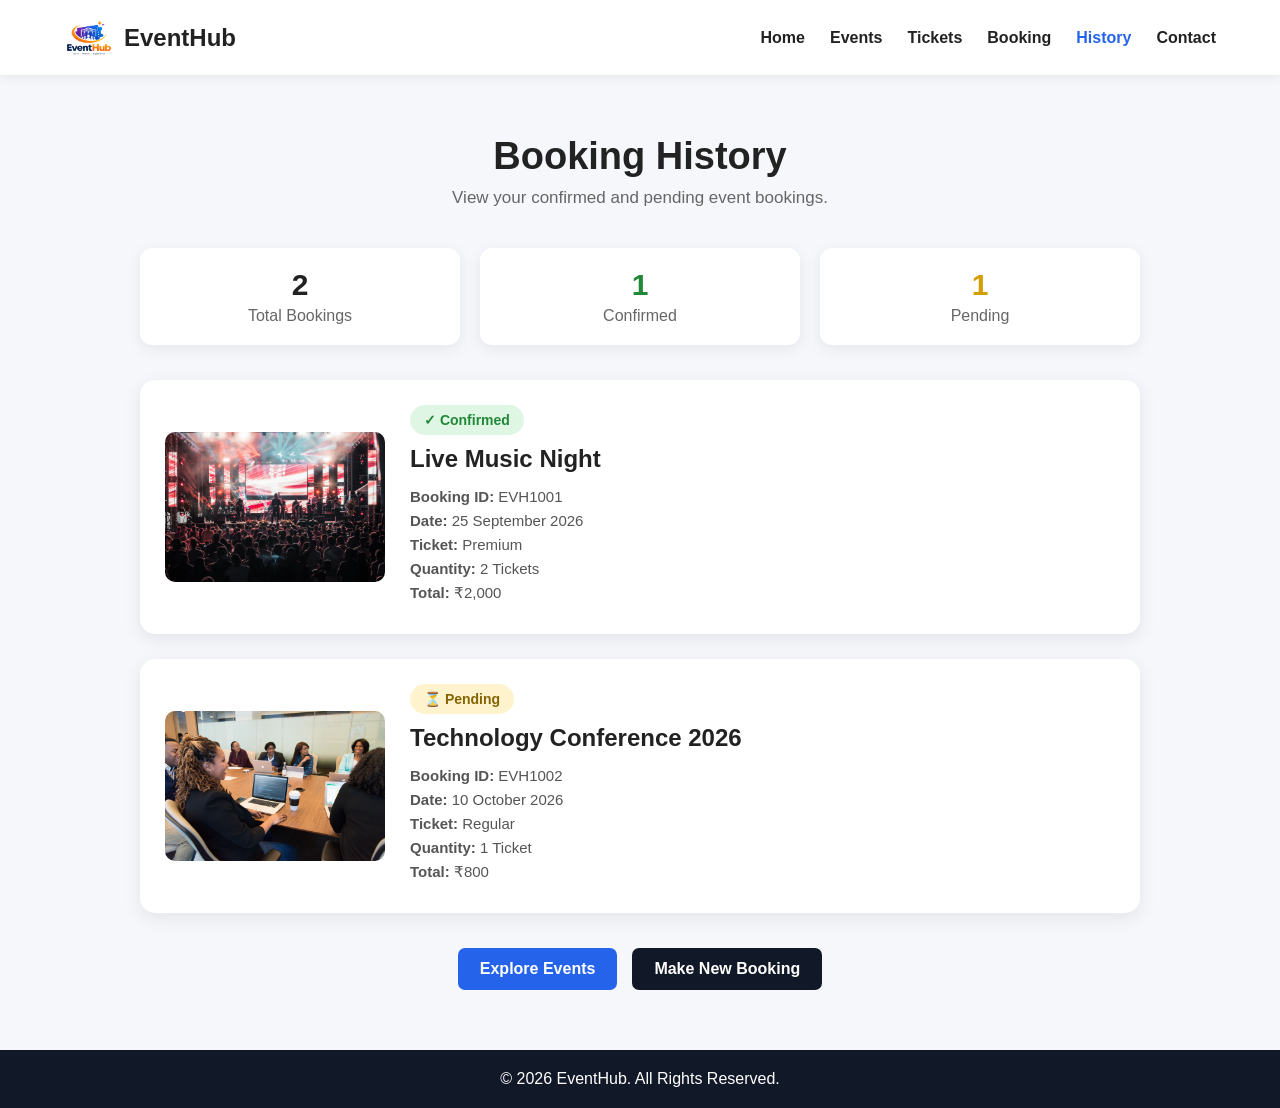
==== booking-history.html @ 36c05bbc "[Vishal]add : booking.html , booking.css , ticket.css , images , tickets.html , booking-history.html" ====
<!DOCTYPE html>
<html lang="en">
<head>
    <meta charset="UTF-8">
    <meta name="viewport" content="width=device-width, initial-scale=1.0">

    <title>Booking History - EventHub</title>

    <link rel="stylesheet" href="css/booking-history.css">
</head>

<body>

    <!-- Navigation Bar -->
    <header>
        <div class="navbar">

            <div class="logo">
                <img src="images/common/logo.jpg" alt="EventHub Logo">
                <span>EventHub</span>
            </div>

            <nav>
                <a href="index.html">Home</a>
                <a href="events.html">Events</a>
                <a href="tickets.html">Tickets</a>
                <a href="booking.html">Booking</a>
                <a href="booking-history.html" class="active">History</a>
                <a href="contact.html">Contact</a>
            </nav>

        </div>
    </header>


    <!-- Booking History Section -->
    <main class="history-section">

        <div class="history-container">

            <h1>Booking History</h1>

            <p class="subtitle">
                View your confirmed and pending event bookings.
            </p>


            <!-- Booking Summary -->
            <div class="summary">

                <div class="summary-box">
                    <h3>2</h3>
                    <p>Total Bookings</p>
                </div>

                <div class="summary-box confirmed-box">
                    <h3>1</h3>
                    <p>Confirmed</p>
                </div>

                <div class="summary-box pending-box">
                    <h3>1</h3>
                    <p>Pending</p>
                </div>

            </div>


            <!-- Confirmed Booking -->
            <div class="booking-card">

                <div class="event-details">

                    <div class="event-image">
                        <img src="images/events/live-music.jpg"
                             alt="Live Music Night">
                    </div>

                    <div class="details">

                        <span class="status confirmed">
                            ✓ Confirmed
                        </span>

                        <h2>Live Music Night</h2>

                        <p>
                            <strong>Booking ID:</strong>
                            EVH1001
                        </p>

                        <p>
                            <strong>Date:</strong>
                            25 September 2026
                        </p>

                        <p>
                            <strong>Ticket:</strong>
                            Premium
                        </p>

                        <p>
                            <strong>Quantity:</strong>
                            2 Tickets
                        </p>

                        <p>
                            <strong>Total:</strong>
                            ₹2,000
                        </p>

                    </div>

                </div>

            </div>


            <!-- Pending Booking -->
            <div class="booking-card">

                <div class="event-details">

                    <div class="event-image">
                        <img src="images/events/tech-conference.jpg"
                             alt="Technology Conference">
                    </div>

                    <div class="details">

                        <span class="status pending">
                            ⏳ Pending
                        </span>

                        <h2>Technology Conference 2026</h2>

                        <p>
                            <strong>Booking ID:</strong>
                            EVH1002
                        </p>

                        <p>
                            <strong>Date:</strong>
                            10 October 2026
                        </p>

                        <p>
                            <strong>Ticket:</strong>
                            Regular
                        </p>

                        <p>
                            <strong>Quantity:</strong>
                            1 Ticket
                        </p>

                        <p>
                            <strong>Total:</strong>
                            ₹800
                        </p>

                    </div>

                </div>

            </div>


            <!-- Back Buttons -->
            <div class="history-buttons">

                <a href="events.html" class="events-btn">
                    Explore Events
                </a>

                <a href="booking.html" class="booking-btn">
                    Make New Booking
                </a>

            </div>

        </div>

    </main>


    <!-- Footer -->
    <footer>
        <p>© 2026 EventHub. All Rights Reserved.</p>
    </footer>

</body>
</html>
---- css/booking-history.css ----
/* =========================
   BASIC RESET
========================= */

* {
    margin: 0;
    padding: 0;
    box-sizing: border-box;
}

body {
    font-family: Arial, Helvetica, sans-serif;
    background: #f5f7fb;
    color: #222;
}


/* =========================
   NAVIGATION BAR
========================= */

header {
    background: white;
    box-shadow: 0 2px 10px rgba(0, 0, 0, 0.08);
}

.navbar {
    width: 90%;
    max-width: 1200px;
    margin: auto;

    min-height: 75px;

    display: flex;
    align-items: center;
    justify-content: space-between;
}


/* Logo */

.logo {
    display: flex;
    align-items: center;
    gap: 10px;

    font-size: 24px;
    font-weight: bold;
}

.logo img {
    width: 50px;
    height: 50px;

    object-fit: contain;
}


/* Navigation */

nav {
    display: flex;
    align-items: center;
    gap: 25px;
}

nav a {
    text-decoration: none;
    color: #222;

    font-size: 16px;
    font-weight: 600;

    padding: 8px 0;

    transition: 0.3s;
}

nav a:hover {
    color: #2563eb;
}

nav a.active {
    color: #2563eb;
}


/* =========================
   HISTORY SECTION
========================= */

.history-section {
    min-height: calc(100vh - 140px);

    padding: 60px 20px;
}

.history-container {
    width: 90%;
    max-width: 1000px;
    margin: auto;
}


/* Heading */

.history-container h1 {
    text-align: center;

    font-size: 38px;
    margin-bottom: 10px;
}

.subtitle {
    text-align: center;

    color: #666;

    font-size: 17px;

    margin-bottom: 40px;
}


/* =========================
   SUMMARY
========================= */

.summary {
    display: grid;

    grid-template-columns: repeat(3, 1fr);

    gap: 20px;

    margin-bottom: 35px;
}

.summary-box {
    background: white;

    padding: 20px;

    text-align: center;

    border-radius: 12px;

    box-shadow: 0 4px 15px rgba(0, 0, 0, 0.07);
}

.summary-box h3 {
    font-size: 30px;

    margin-bottom: 5px;
}

.summary-box p {
    color: #666;
}

.confirmed-box h3 {
    color: #218838;
}

.pending-box h3 {
    color: #d39e00;
}


/* =========================
   BOOKING CARD
========================= */

.booking-card {
    background: white;

    border-radius: 15px;

    padding: 25px;

    margin-bottom: 25px;

    box-shadow: 0 5px 18px rgba(0, 0, 0, 0.08);

    transition: 0.3s;
}

.booking-card:hover {
    transform: translateY(-3px);

    box-shadow: 0 8px 22px rgba(0, 0, 0, 0.12);
}


/* Event details */

.event-details {
    display: flex;

    gap: 25px;

    align-items: center;
}


/* Event image */

.event-image {
    width: 220px;
    height: 150px;

    flex-shrink: 0;

    overflow: hidden;

    border-radius: 10px;
}

.event-image img {
    width: 100%;
    height: 100%;

    object-fit: cover;
}


/* Details */

.details {
    flex: 1;
}

.details h2 {
    font-size: 24px;

    margin: 10px 0 15px;
}

.details p {
    color: #555;

    margin: 7px 0;

    font-size: 15px;
}


/* =========================
   STATUS
========================= */

.status {
    display: inline-block;

    padding: 7px 14px;

    border-radius: 20px;

    font-size: 14px;

    font-weight: bold;
}

.confirmed {
    background: #dff6e5;

    color: #218838;
}

.pending {
    background: #fff3cd;

    color: #856404;
}


/* =========================
   BUTTONS
========================= */

.history-buttons {
    display: flex;

    justify-content: center;

    gap: 15px;

    margin-top: 35px;
}

.history-buttons a {
    text-decoration: none;

    padding: 12px 22px;

    border-radius: 7px;

    font-weight: bold;

    transition: 0.3s;
}

.events-btn {
    background: #2563eb;

    color: white;
}

.events-btn:hover {
    background: #1d4ed8;
}

.booking-btn {
    background: #111827;

    color: white;
}

.booking-btn:hover {
    background: #374151;
}


/* =========================
   FOOTER
========================= */

footer {
    background: #111827;

    color: white;

    text-align: center;

    padding: 20px;
}

footer p {
    margin: 0;
}


/* =========================
   RESPONSIVE DESIGN
========================= */

@media (max-width: 800px) {

    .navbar {
        flex-direction: column;

        padding: 15px 0;

        gap: 15px;
    }

    nav {
        flex-wrap: wrap;

        justify-content: center;

        gap: 15px;
    }

    .summary {
        grid-template-columns: 1fr;
    }

    .event-details {
        flex-direction: column;

        align-items: flex-start;
    }

    .event-image {
        width: 100%;

        height: 200px;
    }

    .history-buttons {
        flex-direction: column;
    }

    .history-buttons a {
        text-align: center;
    }
}


@media (max-width: 500px) {

    .history-section {
        padding: 40px 10px;
    }

    .history-container {
        width: 95%;
    }

    .history-container h1 {
        font-size: 30px;
    }

    nav {
        gap: 10px;
    }

    nav a {
        font-size: 14px;
    }

    .booking-card {
        padding: 18px;
    }
}
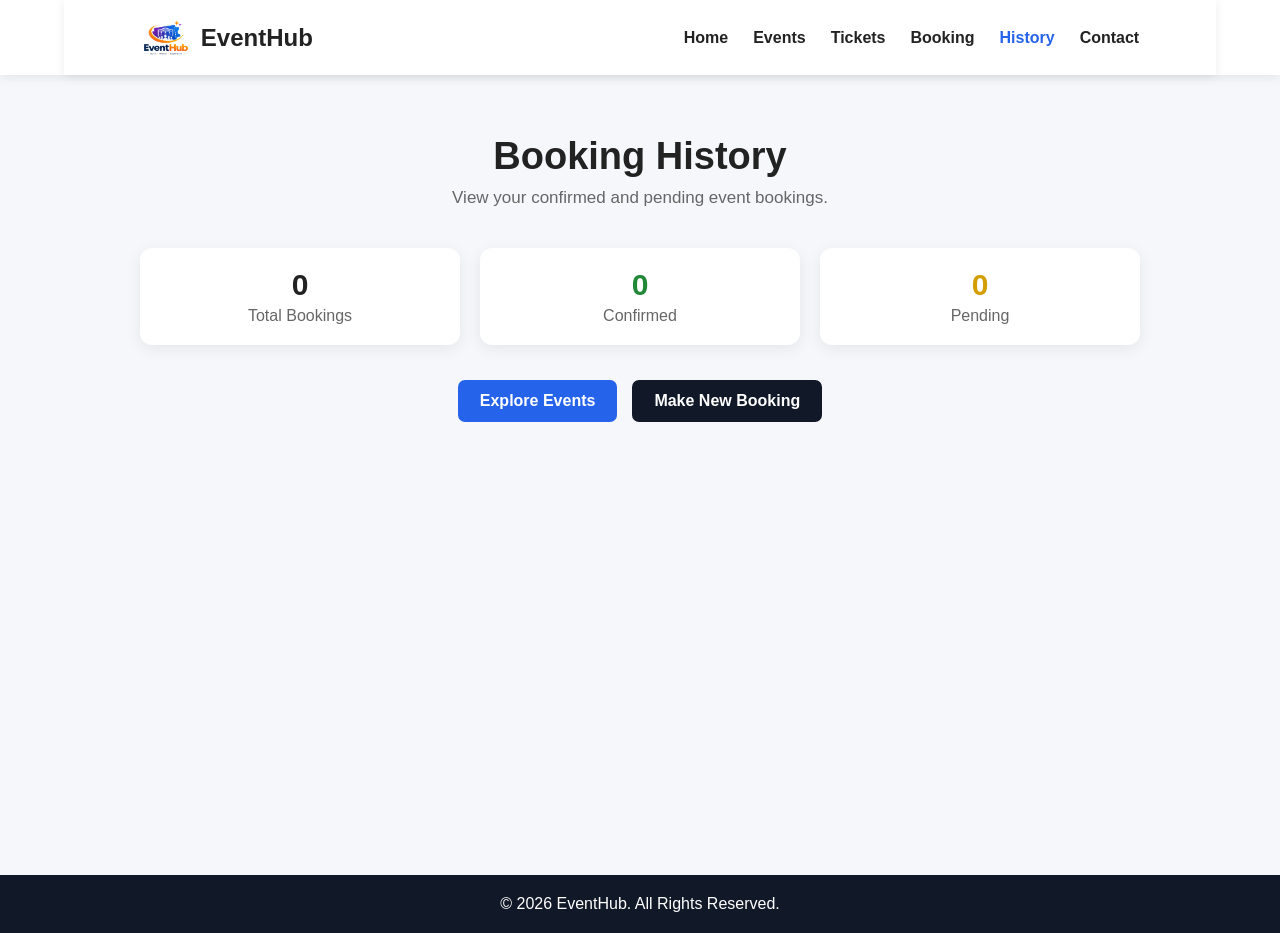
==== commit ff0e4962: "[Vishal]add : updated events.html , event-detail.html , updated css" ====
--- a/booking-history.html
+++ b/booking-history.html
@@ -1,3 +1,4 @@
+
 <!DOCTYPE html>
 <html lang="en">
 <head>
@@ -6,6 +7,7 @@
 
     <title>Booking History - EventHub</title>
 
+    <link rel="stylesheet" href="css/common.css">
     <link rel="stylesheet" href="css/booking-history.css">
 </head>
 
@@ -45,125 +47,31 @@
             </p>
 
 
-            <!-- Booking Summary -->
+            <!-- Dynamic Booking Summary -->
+
             <div class="summary">
 
                 <div class="summary-box">
-                    <h3>2</h3>
+                    <h3 id="totalBookings">0</h3>
                     <p>Total Bookings</p>
                 </div>
 
                 <div class="summary-box confirmed-box">
-                    <h3>1</h3>
+                    <h3 id="confirmedBookings">0</h3>
                     <p>Confirmed</p>
                 </div>
 
                 <div class="summary-box pending-box">
-                    <h3>1</h3>
+                    <h3 id="pendingBookings">0</h3>
                     <p>Pending</p>
                 </div>
 
             </div>
 
 
-            <!-- Confirmed Booking -->
-            <div class="booking-card">
+            <!-- Dynamic Booking List -->
 
-                <div class="event-details">
-
-                    <div class="event-image">
-                        <img src="images/events/live-music.jpg"
-                             alt="Live Music Night">
-                    </div>
-
-                    <div class="details">
-
-                        <span class="status confirmed">
-                            ✓ Confirmed
-                        </span>
-
-                        <h2>Live Music Night</h2>
-
-                        <p>
-                            <strong>Booking ID:</strong>
-                            EVH1001
-                        </p>
-
-                        <p>
-                            <strong>Date:</strong>
-                            25 September 2026
-                        </p>
-
-                        <p>
-                            <strong>Ticket:</strong>
-                            Premium
-                        </p>
-
-                        <p>
-                            <strong>Quantity:</strong>
-                            2 Tickets
-                        </p>
-
-                        <p>
-                            <strong>Total:</strong>
-                            ₹2,000
-                        </p>
-
-                    </div>
-
-                </div>
-
-            </div>
-
-
-            <!-- Pending Booking -->
-            <div class="booking-card">
-
-                <div class="event-details">
-
-                    <div class="event-image">
-                        <img src="images/events/tech-conference.jpg"
-                             alt="Technology Conference">
-                    </div>
-
-                    <div class="details">
-
-                        <span class="status pending">
-                            ⏳ Pending
-                        </span>
-
-                        <h2>Technology Conference 2026</h2>
-
-                        <p>
-                            <strong>Booking ID:</strong>
-                            EVH1002
-                        </p>
-
-                        <p>
-                            <strong>Date:</strong>
-                            10 October 2026
-                        </p>
-
-                        <p>
-                            <strong>Ticket:</strong>
-                            Regular
-                        </p>
-
-                        <p>
-                            <strong>Quantity:</strong>
-                            1 Ticket
-                        </p>
-
-                        <p>
-                            <strong>Total:</strong>
-                            ₹800
-                        </p>
-
-                    </div>
-
-                </div>
-
-            </div>
+            <div id="bookingList"></div>
 
 
             <!-- Back Buttons -->
@@ -189,5 +97,9 @@
         <p>© 2026 EventHub. All Rights Reserved.</p>
     </footer>
 
+
+    <!-- JavaScript -->
+    <script src="js/booking-history.js"></script>
+
 </body>
-</html>+</html>
--- a/css/common.css
+++ b/css/common.css
@@ -0,0 +1,82 @@
+* {
+    margin: 0;
+    padding: 0;
+    box-sizing: border-box;
+}
+
+body {
+    font-family: Arial, Helvetica, sans-serif;
+    color: #222;
+    background: white;
+}
+
+.navbar {
+    min-height: 70px;
+    padding: 10px 6%;
+
+    display: flex;
+    align-items: center;
+    justify-content: space-between;
+
+    background: white;
+    box-shadow: 0 2px 10px rgba(0, 0, 0, 0.08);
+
+    position: sticky;
+    top: 0;
+    z-index: 1000;
+}
+
+.logo-area {
+    display: flex;
+    align-items: center;
+    gap: 10px;
+
+    font-size: 24px;
+    font-weight: bold;
+}
+
+.logo-area img {
+    width: 48px;
+    height: 48px;
+    object-fit: contain;
+    border-radius: 6px;
+}
+
+nav {
+    display: flex;
+    gap: 25px;
+}
+
+nav a {
+    text-decoration: none;
+    color: #333;
+    font-weight: 600;
+}
+
+nav a:hover,
+nav a.active {
+    color: #2457d6;
+}
+
+footer {
+    background: #111827;
+    color: white;
+    text-align: center;
+    padding: 25px;
+    margin-top: 40px;
+}
+
+@media (max-width: 768px) {
+
+    .navbar {
+        flex-direction: column;
+        gap: 15px;
+        padding: 15px;
+    }
+
+    nav {
+        flex-wrap: wrap;
+        justify-content: center;
+        gap: 15px;
+    }
+}
--- a/css/booking-history.css
+++ b/css/booking-history.css
@@ -413,4 +413,7 @@
     .booking-card {
         padding: 18px;
     }
-}+}
+.booking-card h2 { margin-bottom: 14px; color: #111827; }
+.booking-card p { margin: 8px 0; overflow-wrap: anywhere; }
+.empty-bookings { background: #fff; border-radius: 10px; color: #555; }
